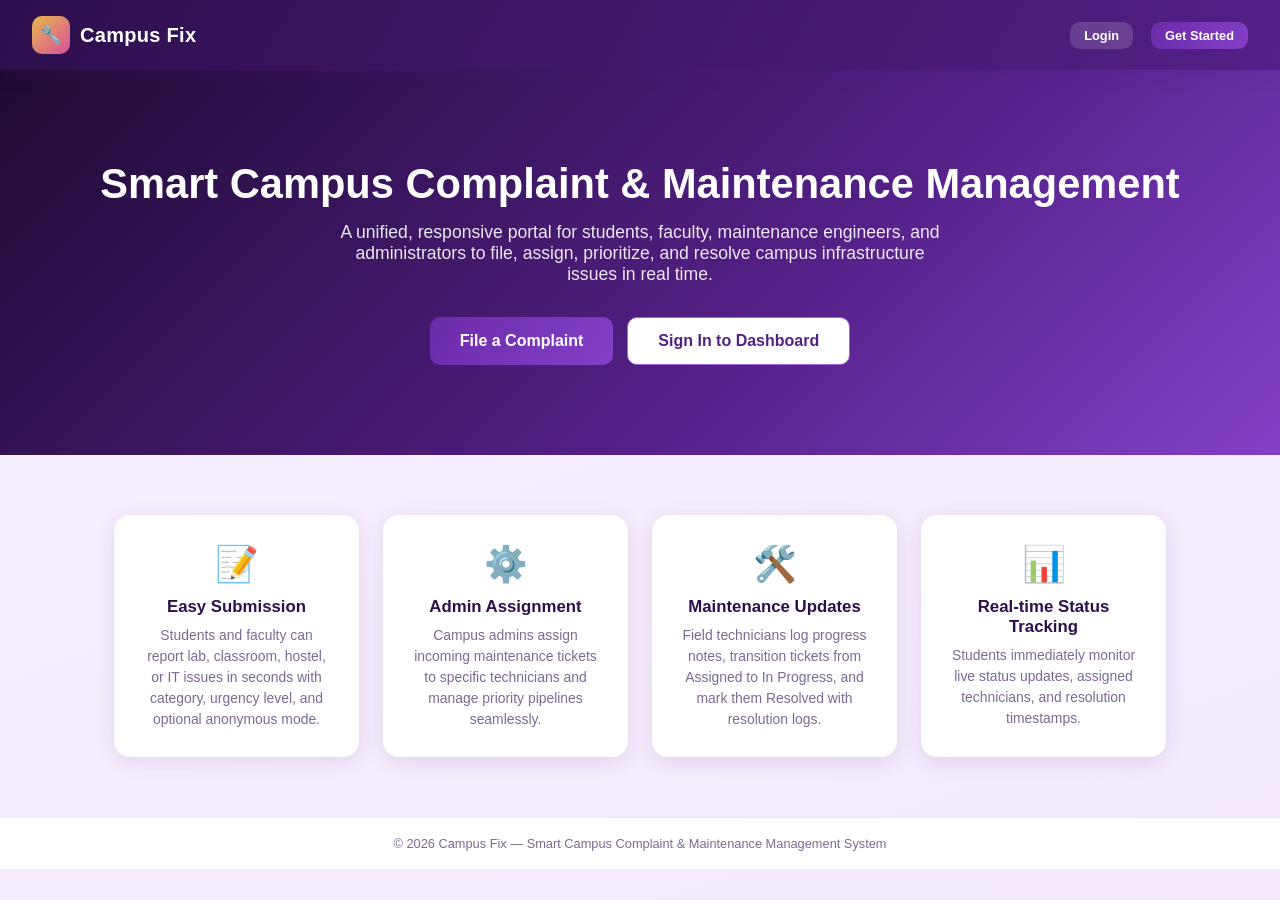
==== src/main/webapp/index.html @ 3a28cf86 "feat: complete Campus Fix Java Servlet and Tomcat Maven project with JUnit tests, schema, and CI/CD" ====
<!DOCTYPE html>
<html lang="en">
<head>
<meta charset="UTF-8" />
<meta name="viewport" content="width=device-width, initial-scale=1.0" />
<title>Campus Fix — Smart Campus Complaint and Maintenance Management System</title>
<link rel="stylesheet" href="css/style.css" />
</head>
<body>
  <div class="page-wrap">
    <header class="topbar">
      <div class="brand"><div class="brand-icon">🔧</div><span>Campus Fix</span></div>
      <div class="topbar-right">
        <a href="pages/login.html" class="btn btn-ghost btn-sm">Login</a>
        <a href="pages/register.html" class="btn btn-primary btn-sm">Get Started</a>
      </div>
    </header>

    <section class="landing-hero">
      <h1>Smart Campus Complaint & Maintenance Management</h1>
      <p>A unified, responsive portal for students, faculty, maintenance engineers, and administrators to file, assign, prioritize, and resolve campus infrastructure issues in real time.</p>
      <div class="hero-actions">
        <a href="pages/register.html" class="btn btn-primary">File a Complaint</a>
        <a href="pages/login.html" class="btn btn-outline" style="background:white;">Sign In to Dashboard</a>
      </div>
    </section>

    <section class="features">
      <div class="feature-card">
        <div class="fc-icon">📝</div>
        <h3>Easy Submission</h3>
        <p>Students and faculty can report lab, classroom, hostel, or IT issues in seconds with category, urgency level, and optional anonymous mode.</p>
      </div>
      <div class="feature-card">
        <div class="fc-icon">⚙️</div>
        <h3>Admin Assignment</h3>
        <p>Campus admins assign incoming maintenance tickets to specific technicians and manage priority pipelines seamlessly.</p>
      </div>
      <div class="feature-card">
        <div class="fc-icon">🛠️</div>
        <h3>Maintenance Updates</h3>
        <p>Field technicians log progress notes, transition tickets from Assigned to In Progress, and mark them Resolved with resolution logs.</p>
      </div>
      <div class="feature-card">
        <div class="fc-icon">📊</div>
        <h3>Real-time Status Tracking</h3>
        <p>Students immediately monitor live status updates, assigned technicians, and resolution timestamps.</p>
      </div>
    </section>

    <footer class="site-footer">© 2026 Campus Fix — Smart Campus Complaint & Maintenance Management System</footer>
  </div>
</body>
</html>
---- src/main/webapp/css/style.css ----
:root {
  --purple-950: #1e0a33;
  --purple-900: #2d0f4d;
  --purple-800: #3f1668;
  --purple-700: #532086;
  --purple-600: #6a2ba8;
  --purple-500: #8340c8;
  --purple-400: #a166dd;
  --purple-300: #c19aeb;
  --purple-200: #ddc4f4;
  --purple-100: #f0e3fa;
  --purple-50: #f8f2fd;
  --accent-pink: #d94f9c;
  --accent-gold: #e8b84b;
  --success: #3fae6e;
  --danger: #d64545;
  --warning: #e6a13c;
  --info: #4a90c9;
  --text-dark: #241635;
  --text-muted: #7c6a91;
  --white: #ffffff;
  --shadow: 0 4px 20px rgba(83, 32, 134, 0.12);
  --shadow-lg: 0 10px 40px rgba(83, 32, 134, 0.18);
  --radius: 14px;
}

* { margin: 0; padding: 0; box-sizing: border-box; }

body {
  font-family: 'Segoe UI', Roboto, -apple-system, sans-serif;
  background: linear-gradient(160deg, var(--purple-50) 0%, #f3e9fb 100%);
  color: var(--text-dark);
  min-height: 100vh;
}

a { text-decoration: none; color: inherit; }
ul { list-style: none; }
button { font-family: inherit; cursor: pointer; border: none; }
input, select, textarea { font-family: inherit; }

/* ---------- Layout ---------- */
.page-wrap { min-height: 100vh; display: flex; flex-direction: column; }

.topbar {
  background: linear-gradient(120deg, var(--purple-900), var(--purple-700));
  color: var(--white);
  padding: 16px 32px;
  display: flex;
  align-items: center;
  justify-content: space-between;
  box-shadow: var(--shadow);
  position: sticky;
  top: 0;
  z-index: 100;
}

.brand {
  display: flex;
  align-items: center;
  gap: 10px;
  font-size: 1.25rem;
  font-weight: 700;
  letter-spacing: 0.3px;
}
.brand .brand-icon {
  width: 38px; height: 38px;
  background: linear-gradient(135deg, var(--accent-gold), var(--accent-pink));
  border-radius: 10px;
  display: flex; align-items: center; justify-content: center;
  font-size: 1.1rem;
}

.topbar-right { display: flex; align-items: center; gap: 18px; }
.user-chip {
  display: flex; align-items: center; gap: 8px;
  background: rgba(255,255,255,0.12);
  padding: 6px 14px 6px 8px;
  border-radius: 30px;
  font-size: 0.9rem;
}
.user-chip .avatar {
  width: 28px; height: 28px; border-radius: 50%;
  background: var(--accent-gold);
  color: var(--purple-950);
  display: flex; align-items: center; justify-content: center;
  font-weight: 700; font-size: 0.8rem;
}
.role-badge {
  text-transform: uppercase;
  font-size: 0.65rem;
  padding: 2px 8px;
  border-radius: 20px;
  background: rgba(255,255,255,0.2);
  letter-spacing: 0.5px;
}

.btn {
  padding: 10px 20px;
  border-radius: 10px;
  font-weight: 600;
  font-size: 0.9rem;
  transition: all 0.2s ease;
  display: inline-flex;
  align-items: center;
  gap: 8px;
}
.btn-primary { background: linear-gradient(120deg, var(--purple-600), var(--purple-500)); color: var(--white); }
.btn-primary:hover { background: linear-gradient(120deg, var(--purple-700), var(--purple-600)); transform: translateY(-1px); box-shadow: var(--shadow); }
.btn-outline { background: transparent; border: 1.5px solid var(--purple-400); color: var(--purple-700); }
.btn-outline:hover { background: var(--purple-100); }
.btn-ghost { background: rgba(255,255,255,0.15); color: var(--white); }
.btn-ghost:hover { background: rgba(255,255,255,0.25); }
.btn-danger { background: var(--danger); color: white; }
.btn-danger:hover { background: #b93737; }
.btn-sm { padding: 6px 14px; font-size: 0.8rem; }
.btn-block { width: 100%; justify-content: center; }
.btn:disabled { opacity: 0.5; cursor: not-allowed; }

.container { max-width: 1200px; margin: 0 auto; padding: 32px 24px; width: 100%; flex: 1; }

/* ---------- Sidebar layout (dashboard) ---------- */
.dash-layout { display: flex; flex: 1; }
.sidebar {
  width: 230px;
  background: linear-gradient(180deg, var(--purple-900), var(--purple-950));
  color: var(--purple-100);
  padding: 24px 0;
  flex-shrink: 0;
}
.sidebar .nav-item {
  display: flex; align-items: center; gap: 12px;
  padding: 13px 26px;
  font-size: 0.92rem;
  font-weight: 500;
  color: var(--purple-200);
  border-left: 3px solid transparent;
  transition: all 0.2s;
}
.sidebar .nav-item:hover { background: rgba(255,255,255,0.06); color: var(--white); }
.sidebar .nav-item.active {
  background: rgba(255,255,255,0.09);
  border-left-color: var(--accent-gold);
  color: var(--white);
}
.dash-main { flex: 1; padding: 32px; max-width: calc(1200px - 230px); margin: 0 auto; width: 100%; }

/* ---------- Cards ---------- */
.card {
  background: var(--white);
  border-radius: var(--radius);
  box-shadow: var(--shadow);
  padding: 24px;
}
.card + .card { margin-top: 20px; }

.stat-grid { display: grid; grid-template-columns: repeat(auto-fit, minmax(200px, 1fr)); gap: 18px; margin-bottom: 24px; }
.stat-card {
  background: var(--white);
  border-radius: var(--radius);
  padding: 20px;
  box-shadow: var(--shadow);
  border-top: 4px solid var(--purple-500);
  position: relative;
  overflow: hidden;
}
.stat-card .stat-value { font-size: 2rem; font-weight: 800; color: var(--purple-800); }
.stat-card .stat-label { color: var(--text-muted); font-size: 0.85rem; margin-top: 4px; }
.stat-card.pending { border-top-color: var(--warning); }
.stat-card.progress { border-top-color: var(--info); }
.stat-card.resolved { border-top-color: var(--success); }
.stat-card.rejected { border-top-color: var(--danger); }

/* ---------- Auth pages ---------- */
.auth-wrap {
  min-height: 100vh;
  display: flex;
  align-items: center;
  justify-content: center;
  background: linear-gradient(135deg, var(--purple-950) 0%, var(--purple-700) 55%, var(--purple-500) 100%);
  padding: 24px;
}
.auth-card {
  background: var(--white);
  border-radius: 20px;
  box-shadow: var(--shadow-lg);
  width: 100%;
  max-width: 440px;
  padding: 40px;
}
.auth-logo {
  display: flex; flex-direction: column; align-items: center; gap: 8px; margin-bottom: 24px;
}
.auth-logo .brand-icon {
  width: 56px; height: 56px; border-radius: 16px;
  background: linear-gradient(135deg, var(--purple-600), var(--accent-pink));
  display: flex; align-items: center; justify-content: center;
  font-size: 1.6rem;
}
.auth-logo h1 { font-size: 1.3rem; color: var(--purple-900); text-align: center; }
.auth-logo p { color: var(--text-muted); font-size: 0.85rem; text-align: center; }

.form-group { margin-bottom: 16px; }
.form-group label { display: block; font-size: 0.85rem; font-weight: 600; margin-bottom: 6px; color: var(--purple-900); }
.form-group input, .form-group select, .form-group textarea {
  width: 100%;
  padding: 11px 14px;
  border: 1.5px solid var(--purple-200);
  border-radius: 10px;
  font-size: 0.92rem;
  transition: border 0.2s;
  background: var(--purple-50);
  color: var(--text-dark);
}
.form-group input:focus, .form-group select:focus, .form-group textarea:focus {
  outline: none; border-color: var(--purple-500); background: var(--white);
}
.form-group textarea { resize: vertical; min-height: 110px; }
.form-row { display: grid; grid-template-columns: 1fr 1fr; gap: 14px; }
.checkbox-row { display: flex; align-items: center; gap: 8px; font-size: 0.87rem; color: var(--text-muted); }
.checkbox-row input { width: auto; }

.role-toggle { display: flex; gap: 10px; margin-bottom: 18px; }
.role-toggle button {
  flex: 1; padding: 10px; border-radius: 10px; border: 1.5px solid var(--purple-200);
  background: var(--purple-50); font-weight: 600; font-size: 0.85rem; color: var(--text-muted);
  transition: all 0.2s;
}
.role-toggle button.active {
  background: linear-gradient(120deg, var(--purple-600), var(--purple-500));
  color: var(--white); border-color: var(--purple-600);
}

.auth-switch { text-align: center; margin-top: 18px; font-size: 0.88rem; color: var(--text-muted); }
.auth-switch a { color: var(--purple-600); font-weight: 600; }

.alert {
  padding: 12px 16px; border-radius: 10px; font-size: 0.87rem; margin-bottom: 16px;
  display: none;
}
.alert.show { display: block; }
.alert-error { background: #fce9e9; color: var(--danger); border: 1px solid #f4c2c2; }
.alert-success { background: #e6f6ec; color: var(--success); border: 1px solid #b8e6c9; }

.demo-hint {
  background: var(--purple-100); border-radius: 10px; padding: 10px 14px;
  font-size: 0.78rem; color: var(--purple-800); margin-top: 16px; text-align: center;
}

/* ---------- Page header ---------- */
.page-header { display: flex; justify-content: space-between; align-items: flex-start; margin-bottom: 24px; flex-wrap: wrap; gap: 14px; }
.page-header h2 { font-size: 1.5rem; color: var(--purple-900); }
.page-header p { color: var(--text-muted); font-size: 0.9rem; margin-top: 4px; }

/* ---------- Filters ---------- */
.filter-bar { display: flex; gap: 12px; margin-bottom: 20px; flex-wrap: wrap; align-items: center; }
.filter-bar select, .filter-bar input {
  padding: 9px 14px; border-radius: 8px; border: 1.5px solid var(--purple-200);
  background: var(--white); font-size: 0.85rem; color: var(--text-dark);
}
.filter-bar input { flex: 1; min-width: 200px; }

/* ---------- Complaint list ---------- */
.complaint-item {
  background: var(--white);
  border-radius: 12px;
  padding: 18px 20px;
  box-shadow: var(--shadow);
  margin-bottom: 14px;
  display: flex;
  justify-content: space-between;
  align-items: flex-start;
  gap: 16px;
  border-left: 4px solid var(--purple-400);
  cursor: pointer;
  transition: transform 0.15s;
}
.complaint-item:hover { transform: translateY(-2px); }
.complaint-item .ci-left { flex: 1; }
.complaint-item h3 { font-size: 1.02rem; color: var(--purple-900); margin-bottom: 6px; }
.complaint-item .ci-desc { color: var(--text-muted); font-size: 0.87rem; margin-bottom: 8px; line-height: 1.4;
  display: -webkit-box; -webkit-line-clamp: 2; -webkit-box-orient: vertical; overflow: hidden; }
.ci-meta { display: flex; gap: 10px; flex-wrap: wrap; font-size: 0.76rem; color: var(--text-muted); align-items: center; }
.ci-right { display: flex; flex-direction: column; align-items: flex-end; gap: 8px; }

.badge { padding: 4px 12px; border-radius: 20px; font-size: 0.72rem; font-weight: 700; text-transform: uppercase; letter-spacing: 0.3px; }
.badge-pending { background: #fdf1de; color: var(--warning); }
.badge-progress { background: #e2f0fa; color: var(--info); }
.badge-resolved { background: #e2f6e9; color: var(--success); }
.badge-rejected { background: #fce4e4; color: var(--danger); }

.badge-low { background: var(--purple-100); color: var(--purple-600); }
.badge-medium { background: #fdf1de; color: var(--warning); }
.badge-high { background: #fde3ec; color: var(--accent-pink); }
.badge-urgent { background: var(--danger); color: white; }

.cat-tag { background: var(--purple-100); color: var(--purple-700); padding: 3px 10px; border-radius: 6px; font-size: 0.72rem; font-weight: 600; }

.empty-state { text-align: center; padding: 60px 20px; color: var(--text-muted); }
.empty-state .emoji { font-size: 3rem; margin-bottom: 12px; }

/* ---------- Modal ---------- */
.modal-overlay {
  position: fixed; inset: 0; background: rgba(30, 10, 51, 0.55);
  display: none; align-items: center; justify-content: center; z-index: 1000; padding: 20px;
}
.modal-overlay.show { display: flex; }
.modal-box {
  background: var(--white); border-radius: 18px; max-width: 640px; width: 100%;
  max-height: 88vh; overflow-y: auto; box-shadow: var(--shadow-lg);
}
.modal-header {
  padding: 22px 26px; border-bottom: 1px solid var(--purple-100);
  display: flex; justify-content: space-between; align-items: center;
  background: linear-gradient(120deg, var(--purple-50), var(--white));
  position: sticky; top: 0;
}
.modal-header h3 { color: var(--purple-900); font-size: 1.15rem; }
.modal-close { background: var(--purple-100); width: 32px; height: 32px; border-radius: 50%; font-size: 1.1rem; color: var(--purple-700); }
.modal-body { padding: 24px 26px; }

.detail-row { display: flex; justify-content: space-between; padding: 10px 0; border-bottom: 1px solid var(--purple-50); font-size: 0.88rem; }
.detail-row span:first-child { color: var(--text-muted); font-weight: 600; }
.detail-desc { background: var(--purple-50); padding: 14px 16px; border-radius: 10px; margin: 14px 0; font-size: 0.9rem; line-height: 1.6; }

.comment-list { margin-top: 10px; max-height: 220px; overflow-y: auto; }
.comment {
  background: var(--purple-50); border-radius: 10px; padding: 12px 14px; margin-bottom: 10px; font-size: 0.85rem;
}
.comment .comment-head { display: flex; justify-content: space-between; margin-bottom: 4px; font-weight: 700; color: var(--purple-800); font-size: 0.78rem; }
.comment .comment-head .role-tag { font-weight: 500; color: var(--accent-pink); text-transform: capitalize; }

.admin-controls { background: var(--purple-50); border-radius: 12px; padding: 16px; margin-top: 16px; }
.admin-controls h4 { font-size: 0.9rem; color: var(--purple-900); margin-bottom: 12px; }

footer.site-footer {
  text-align: center; padding: 18px; font-size: 0.8rem; color: var(--text-muted);
  border-top: 1px solid var(--purple-100); background: var(--white);
}

.landing-hero {
  background: linear-gradient(135deg, var(--purple-950), var(--purple-700) 60%, var(--purple-500));
  color: white; padding: 90px 24px; text-align: center;
}
.landing-hero h1 { font-size: 2.6rem; margin-bottom: 14px; }
.landing-hero p { font-size: 1.1rem; opacity: 0.9; max-width: 600px; margin: 0 auto 32px; }
.hero-actions { display: flex; gap: 14px; justify-content: center; flex-wrap: wrap; }
.hero-actions .btn { padding: 14px 30px; font-size: 1rem; }

.features { display: grid; grid-template-columns: repeat(auto-fit, minmax(240px,1fr)); gap: 24px; padding: 60px 24px; max-width: 1100px; margin: 0 auto; }
.feature-card { background: white; border-radius: 16px; padding: 28px; box-shadow: var(--shadow); text-align: center; }
.feature-card .fc-icon { font-size: 2.2rem; margin-bottom: 12px; }
.feature-card h3 { color: var(--purple-900); margin-bottom: 8px; font-size: 1.05rem; }
.feature-card p { color: var(--text-muted); font-size: 0.87rem; line-height: 1.5; }

@media (max-width: 800px) {
  .dash-layout { flex-direction: column; }
  .sidebar { width: 100%; padding: 10px 0; display: flex; overflow-x: auto; }
  .sidebar .nav-item { flex-shrink: 0; border-left: none; border-bottom: 3px solid transparent; }
  .sidebar .nav-item.active { border-left: none; border-bottom-color: var(--accent-gold); }
  .dash-main { padding: 18px; }
  .form-row { grid-template-columns: 1fr; }
  .complaint-item { flex-direction: column; }
  .ci-right { align-items: flex-start; flex-direction: row; }
}
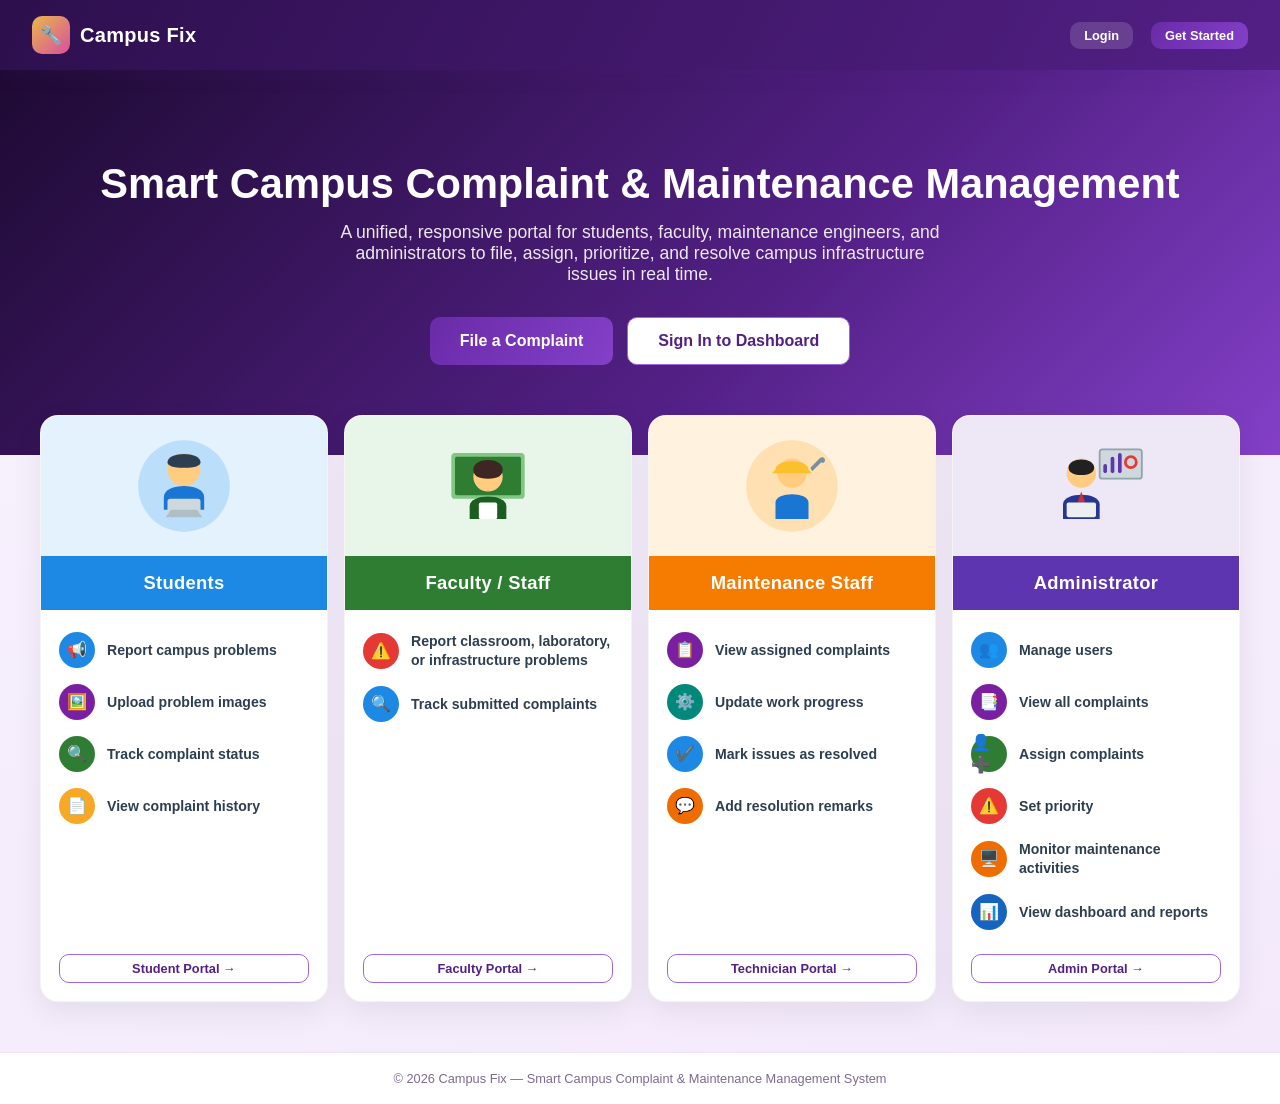
==== commit e7d2bb1f: "feat: complete CampusFix system with location details, UI updates, and screenshots" ====
--- a/src/main/webapp/index.html
+++ b/src/main/webapp/index.html
@@ -25,26 +25,163 @@
       </div>
     </section>
 
-    <section class="features">
-      <div class="feature-card">
-        <div class="fc-icon">📝</div>
-        <h3>Easy Submission</h3>
-        <p>Students and faculty can report lab, classroom, hostel, or IT issues in seconds with category, urgency level, and optional anonymous mode.</p>
-      </div>
-      <div class="feature-card">
-        <div class="fc-icon">⚙️</div>
-        <h3>Admin Assignment</h3>
-        <p>Campus admins assign incoming maintenance tickets to specific technicians and manage priority pipelines seamlessly.</p>
-      </div>
-      <div class="feature-card">
-        <div class="fc-icon">🛠️</div>
-        <h3>Maintenance Updates</h3>
-        <p>Field technicians log progress notes, transition tickets from Assigned to In Progress, and mark them Resolved with resolution logs.</p>
-      </div>
-      <div class="feature-card">
-        <div class="fc-icon">📊</div>
-        <h3>Real-time Status Tracking</h3>
-        <p>Students immediately monitor live status updates, assigned technicians, and resolution timestamps.</p>
+    <!-- 4-Role Role Matrix Section directly matching user reference design -->
+    <section class="role-matrix-section">
+      <div class="role-matrix-grid">
+
+        <!-- 1. Students -->
+        <div class="role-col-card">
+          <div class="role-col-illustration role-ill-blue">
+            <svg width="110" height="110" viewBox="0 0 120 120" fill="none">
+              <circle cx="60" cy="60" r="50" fill="#bbdefb" />
+              <!-- Student with backpack and laptop -->
+              <circle cx="60" cy="42" r="18" fill="#ffcc80" />
+              <path d="M42 34 C42 22, 78 22, 78 34 C78 38, 72 40, 60 40 C48 40, 42 38, 42 34 Z" fill="#2c3e50" />
+              <path d="M38 72 C38 56, 82 56, 82 72 L82 86 L38 86 Z" fill="#1976d2" />
+              <rect x="42" y="74" width="36" height="20" rx="3" fill="#cfd8dc" />
+              <polygon points="40,94 80,94 74,86 46,86" fill="#b0bec5" />
+            </svg>
+          </div>
+          <div class="role-col-header-banner role-banner-blue">Students</div>
+          <div class="role-col-features">
+            <div class="role-feat-item">
+              <div class="role-feat-icon icon-blue">📢</div>
+              <span>Report campus problems</span>
+            </div>
+            <div class="role-feat-item">
+              <div class="role-feat-icon icon-purple">🖼️</div>
+              <span>Upload problem images</span>
+            </div>
+            <div class="role-feat-item">
+              <div class="role-feat-icon icon-green">🔍</div>
+              <span>Track complaint status</span>
+            </div>
+            <div class="role-feat-item">
+              <div class="role-feat-icon icon-gold">📄</div>
+              <span>View complaint history</span>
+            </div>
+          </div>
+          <div class="role-card-footer">
+            <a href="pages/login.html" class="btn btn-outline btn-block btn-sm" onclick="localStorage.setItem('quick_role', 'student')">Student Portal &rarr;</a>
+          </div>
+        </div>
+
+        <!-- 2. Faculty / Staff -->
+        <div class="role-col-card">
+          <div class="role-col-illustration role-ill-green">
+            <svg width="110" height="110" viewBox="0 0 120 120" fill="none">
+              <rect x="20" y="24" width="80" height="50" rx="4" fill="#81c784" />
+              <rect x="24" y="28" width="72" height="42" rx="2" fill="#2e7d32" />
+              <!-- Teacher/Faculty figure -->
+              <circle cx="60" cy="50" r="16" fill="#ffcc80" />
+              <path d="M44 42 C44 28, 76 28, 76 42 C76 48, 72 52, 60 52 C48 52, 44 48, 44 42 Z" fill="#3e2723" />
+              <path d="M40 82 C40 68, 80 68, 80 82 L80 96 L40 96 Z" fill="#1b5e20" />
+              <rect x="50" y="78" width="20" height="18" rx="2" fill="#fff" />
+            </svg>
+          </div>
+          <div class="role-col-header-banner role-banner-green">Faculty / Staff</div>
+          <div class="role-col-features">
+            <div class="role-feat-item">
+              <div class="role-feat-icon icon-red">⚠️</div>
+              <span>Report classroom, laboratory, or infrastructure problems</span>
+            </div>
+            <div class="role-feat-item">
+              <div class="role-feat-icon icon-blue">🔍</div>
+              <span>Track submitted complaints</span>
+            </div>
+          </div>
+          <div class="role-card-footer">
+            <a href="pages/login.html" class="btn btn-outline btn-block btn-sm" onclick="localStorage.setItem('quick_role', 'faculty')">Faculty Portal &rarr;</a>
+          </div>
+        </div>
+
+        <!-- 3. Maintenance Staff -->
+        <div class="role-col-card">
+          <div class="role-col-illustration role-ill-orange">
+            <svg width="110" height="110" viewBox="0 0 120 120" fill="none">
+              <circle cx="60" cy="60" r="50" fill="#ffe0b2" />
+              <!-- Technician with yellow helmet and wrench -->
+              <circle cx="60" cy="46" r="16" fill="#ffcc80" />
+              <path d="M42 42 C42 30, 78 30, 78 42 L82 46 L38 46 Z" fill="#fbc02d" />
+              <path d="M42 78 C42 66, 78 66, 78 78 L78 96 L42 96 Z" fill="#1976d2" />
+              <!-- Wrench -->
+              <path d="M82 44 L92 34 C94 36, 96 34, 96 32 C96 28, 92 28, 90 30 L80 40 Z" fill="#78909c" />
+            </svg>
+          </div>
+          <div class="role-col-header-banner role-banner-orange">Maintenance Staff</div>
+          <div class="role-col-features">
+            <div class="role-feat-item">
+              <div class="role-feat-icon icon-purple">📋</div>
+              <span>View assigned complaints</span>
+            </div>
+            <div class="role-feat-item">
+              <div class="role-feat-icon icon-teal">⚙️</div>
+              <span>Update work progress</span>
+            </div>
+            <div class="role-feat-item">
+              <div class="role-feat-icon icon-blue">✔️</div>
+              <span>Mark issues as resolved</span>
+            </div>
+            <div class="role-feat-item">
+              <div class="role-feat-icon icon-orange">💬</div>
+              <span>Add resolution remarks</span>
+            </div>
+          </div>
+          <div class="role-card-footer">
+            <a href="pages/login.html" class="btn btn-outline btn-block btn-sm" onclick="localStorage.setItem('quick_role', 'maintenance')">Technician Portal &rarr;</a>
+          </div>
+        </div>
+
+        <!-- 4. Administrator -->
+        <div class="role-col-card">
+          <div class="role-col-illustration role-ill-purple">
+            <svg width="110" height="110" viewBox="0 0 120 120" fill="none">
+              <!-- Admin dashboard monitor behind user -->
+              <rect x="64" y="20" width="46" height="32" rx="3" fill="#cfd8dc" stroke="#90a4ae" stroke-width="2" />
+              <line x1="70" y1="38" x2="70" y2="44" stroke="#5e35b1" stroke-width="4" stroke-linecap="round" />
+              <line x1="78" y1="30" x2="78" y2="44" stroke="#5e35b1" stroke-width="4" stroke-linecap="round" />
+              <line x1="86" y1="26" x2="86" y2="44" stroke="#5e35b1" stroke-width="4" stroke-linecap="round" />
+              <circle cx="98" cy="34" r="6" stroke="#e53935" stroke-width="3" fill="none" />
+              <!-- Admin in suit with laptop -->
+              <circle cx="44" cy="46" r="16" fill="#ffcc80" />
+              <path d="M30 40 C30 28, 58 28, 58 40 C58 44, 54 48, 44 48 C34 48, 30 44, 30 40 Z" fill="#212121" />
+              <path d="M24 80 C24 66, 64 66, 64 80 L64 96 L24 96 Z" fill="#283593" />
+              <polygon points="44,66 40,78 48,78" fill="#d32f2f" />
+              <rect x="28" y="78" width="32" height="16" rx="2" fill="#eceff1" />
+            </svg>
+          </div>
+          <div class="role-col-header-banner role-banner-purple">Administrator</div>
+          <div class="role-col-features">
+            <div class="role-feat-item">
+              <div class="role-feat-icon icon-blue">👥</div>
+              <span>Manage users</span>
+            </div>
+            <div class="role-feat-item">
+              <div class="role-feat-icon icon-purple">📑</div>
+              <span>View all complaints</span>
+            </div>
+            <div class="role-feat-item">
+              <div class="role-feat-icon icon-green">👤➕</div>
+              <span>Assign complaints</span>
+            </div>
+            <div class="role-feat-item">
+              <div class="role-feat-icon icon-red">⚠️</div>
+              <span>Set priority</span>
+            </div>
+            <div class="role-feat-item">
+              <div class="role-feat-icon icon-orange">🖥️</div>
+              <span>Monitor maintenance activities</span>
+            </div>
+            <div class="role-feat-item">
+              <div class="role-feat-icon icon-deepblue">📊</div>
+              <span>View dashboard and reports</span>
+            </div>
+          </div>
+          <div class="role-card-footer">
+            <a href="pages/login.html" class="btn btn-outline btn-block btn-sm" onclick="localStorage.setItem('quick_role', 'admin')">Admin Portal &rarr;</a>
+          </div>
+        </div>
+
       </div>
     </section>
 
--- a/src/main/webapp/css/style.css
+++ b/src/main/webapp/css/style.css
@@ -346,11 +346,106 @@
 .hero-actions { display: flex; gap: 14px; justify-content: center; flex-wrap: wrap; }
 .hero-actions .btn { padding: 14px 30px; font-size: 1rem; }
 
-.features { display: grid; grid-template-columns: repeat(auto-fit, minmax(240px,1fr)); gap: 24px; padding: 60px 24px; max-width: 1100px; margin: 0 auto; }
-.feature-card { background: white; border-radius: 16px; padding: 28px; box-shadow: var(--shadow); text-align: center; }
-.feature-card .fc-icon { font-size: 2.2rem; margin-bottom: 12px; }
-.feature-card h3 { color: var(--purple-900); margin-bottom: 8px; font-size: 1.05rem; }
-.feature-card p { color: var(--text-muted); font-size: 0.87rem; line-height: 1.5; }
+/* ---------- 4-Role Infographic Grid (Matches Reference Design) ---------- */
+.role-matrix-section {
+  max-width: 1240px;
+  margin: -40px auto 50px;
+  padding: 0 20px;
+  position: relative;
+  z-index: 10;
+}
+.role-matrix-grid {
+  display: grid;
+  grid-template-columns: repeat(4, 1fr);
+  gap: 16px;
+}
+.role-col-card {
+  background: var(--white);
+  border-radius: 18px;
+  overflow: hidden;
+  box-shadow: 0 10px 30px rgba(0,0,0,0.07);
+  border: 1.5px solid rgba(0,0,0,0.04);
+  display: flex;
+  flex-direction: column;
+  transition: transform 0.25s ease, box-shadow 0.25s ease;
+}
+.role-col-card:hover {
+  transform: translateY(-4px);
+  box-shadow: 0 16px 36px rgba(0,0,0,0.12);
+}
+.role-col-header-banner {
+  padding: 16px 14px;
+  text-align: center;
+  color: white;
+  font-weight: 700;
+  font-size: 1.15rem;
+  letter-spacing: 0.3px;
+}
+.role-banner-blue { background: #1e88e5; }
+.role-banner-green { background: #2e7d32; }
+.role-banner-orange { background: #f57c00; }
+.role-banner-purple { background: #5e35b1; }
+
+.role-col-illustration {
+  height: 140px;
+  display: flex;
+  align-items: center;
+  justify-content: center;
+  padding: 12px;
+}
+.role-ill-blue { background: #e3f2fd; }
+.role-ill-green { background: #e8f5e9; }
+.role-ill-orange { background: #fff3e0; }
+.role-ill-purple { background: #ede7f6; }
+
+.role-col-features {
+  padding: 22px 18px 24px;
+  display: flex;
+  flex-direction: column;
+  gap: 16px;
+  flex: 1;
+}
+.role-feat-item {
+  display: flex;
+  align-items: center;
+  gap: 12px;
+  font-size: 0.88rem;
+  font-weight: 600;
+  color: #2c3e50;
+  line-height: 1.35;
+}
+.role-feat-icon {
+  width: 36px;
+  height: 36px;
+  border-radius: 50%;
+  display: flex;
+  align-items: center;
+  justify-content: center;
+  font-size: 1rem;
+  flex-shrink: 0;
+  color: white;
+}
+.icon-blue { background: #1e88e5; }
+.icon-purple { background: #7b1fa2; }
+.icon-green { background: #2e7d32; }
+.icon-gold { background: #f9a825; }
+.icon-red { background: #e53935; }
+.icon-teal { background: #00897b; }
+.icon-orange { background: #ef6c00; }
+.icon-deepblue { background: #1565c0; }
+
+.role-card-footer {
+  padding: 0 18px 18px;
+}
+
+@media (max-width: 1024px) {
+  .role-matrix-grid { grid-template-columns: repeat(2, 1fr); gap: 20px; }
+  .role-matrix-section { margin-top: 10px; }
+}
+@media (max-width: 600px) {
+  .role-matrix-grid { grid-template-columns: 1fr; }
+}
+
 
 @media (max-width: 800px) {
   .dash-layout { flex-direction: column; }
@@ -362,3 +457,104 @@
   .complaint-item { flex-direction: column; }
   .ci-right { align-items: flex-start; flex-direction: row; }
 }
+
+/* ---------- Status Stepper & Progress Tracking ---------- */
+.status-tracker {
+  display: flex;
+  align-items: center;
+  justify-content: space-between;
+  margin: 18px 0 24px;
+  position: relative;
+}
+.status-tracker::before {
+  content: '';
+  position: absolute;
+  top: 18px;
+  left: 24px;
+  right: 24px;
+  height: 4px;
+  background: var(--purple-100);
+  z-index: 1;
+}
+.status-step {
+  position: relative;
+  z-index: 2;
+  display: flex;
+  flex-direction: column;
+  align-items: center;
+  text-align: center;
+  flex: 1;
+}
+.step-circle {
+  width: 36px;
+  height: 36px;
+  border-radius: 50%;
+  background: var(--white);
+  border: 3px solid var(--purple-200);
+  color: var(--purple-400);
+  display: flex;
+  align-items: center;
+  justify-content: center;
+  font-weight: 700;
+  font-size: 0.85rem;
+  transition: all 0.25s ease;
+}
+.status-step.active .step-circle {
+  border-color: var(--purple-600);
+  background: var(--purple-600);
+  color: var(--white);
+  box-shadow: 0 0 0 4px var(--purple-100);
+}
+.status-step.completed .step-circle {
+  border-color: var(--success);
+  background: var(--success);
+  color: var(--white);
+}
+.status-step.rejected .step-circle {
+  border-color: var(--danger);
+  background: var(--danger);
+  color: var(--white);
+}
+.step-label {
+  font-size: 0.78rem;
+  font-weight: 600;
+  color: var(--text-muted);
+  margin-top: 8px;
+}
+.status-step.active .step-label,
+.status-step.completed .step-label {
+  color: var(--purple-900);
+}
+
+/* Resolution Box & Image Preview */
+.resolution-box {
+  background: #f0fdf4;
+  border: 1.5px solid #bbf7d0;
+  border-radius: 12px;
+  padding: 16px;
+  margin-top: 16px;
+}
+.resolution-box h4 {
+  color: #166534;
+  font-size: 0.95rem;
+  margin-bottom: 8px;
+  display: flex;
+  align-items: center;
+  gap: 8px;
+}
+.resolution-box p {
+  color: #14532d;
+  font-size: 0.9rem;
+  line-height: 1.5;
+  white-space: pre-wrap;
+}
+.resolution-preview-img {
+  max-width: 100%;
+  max-height: 300px;
+  border-radius: 8px;
+  object-fit: cover;
+  border: 2px solid var(--purple-200);
+  margin-top: 10px;
+  display: block;
+}
+
